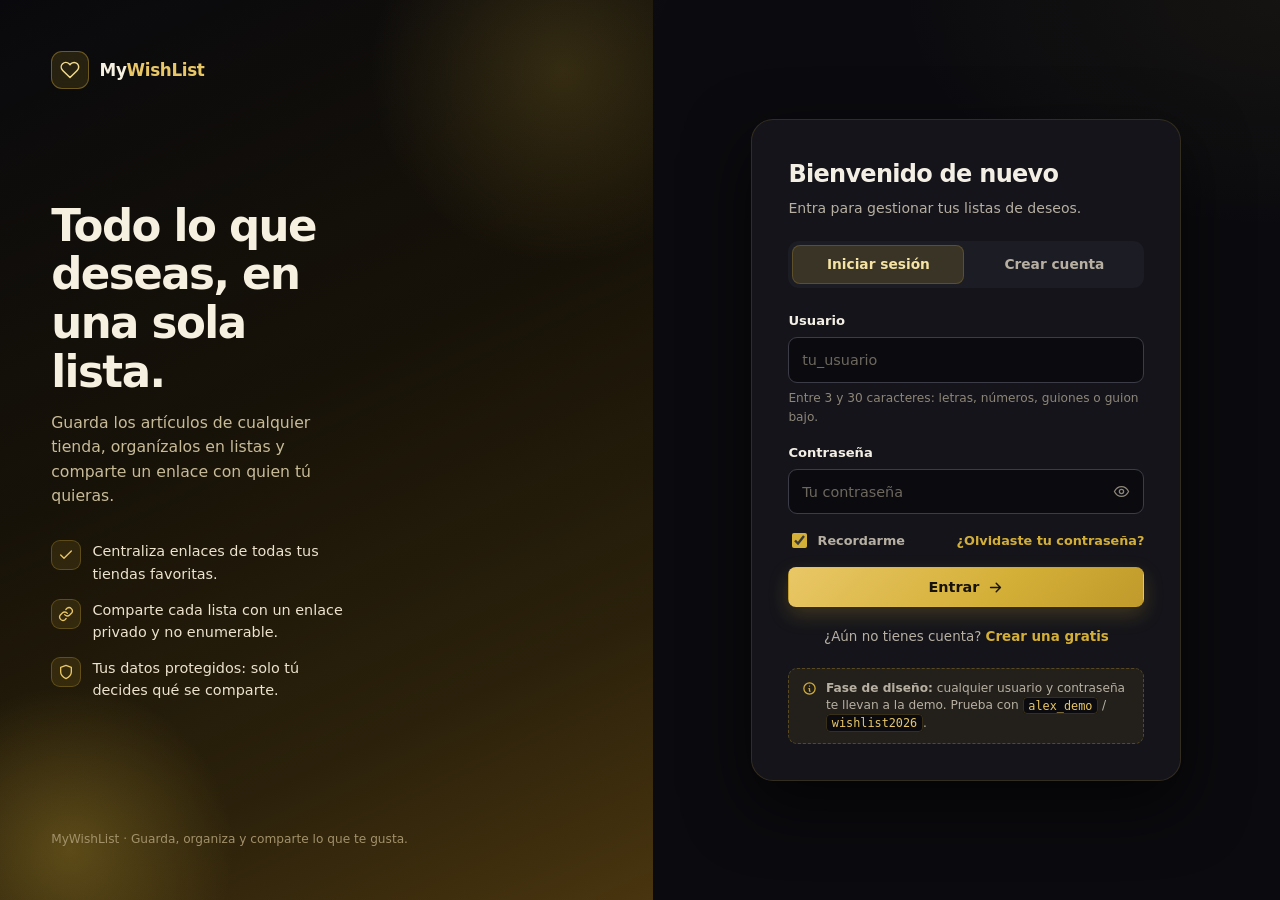
==== frontend/login.html @ bda4924b "Fase 4: Primera implementación de frontend" ====
<!DOCTYPE html>
<html lang="es">
<head>
  <meta charset="UTF-8">
  <meta name="viewport" content="width=device-width, initial-scale=1">
  <meta name="theme-color" content="#0b0b0f">
  <title>Iniciar sesión · MyWishList</title>
  <meta name="description" content="Accede a tus listas de deseos en MyWishList.">
  <link rel="stylesheet" href="css/styles.css">
</head>
<body data-page="login">

  <main class="auth">

    <!-- Panel de marca -->
    <aside class="auth__aside">
      <a class="brand brand--on-dark" href="login.html">
        <span class="brand__mark" aria-hidden="true">
          <svg viewBox="0 0 24 24" fill="none" stroke="currentColor" stroke-width="1.8" stroke-linecap="round" stroke-linejoin="round">
            <path d="M20.8 4.6a5.5 5.5 0 0 0-7.8 0L12 5.7l-1.1-1.1a5.5 5.5 0 0 0-7.8 7.8l1.1 1.1L12 21l7.7-7.5 1.1-1.1a5.5 5.5 0 0 0 0-7.8Z"/>
          </svg>
        </span>
        <span class="brand__name">My<span>WishList</span></span>
      </a>

      <div class="auth__pitch">
        <h1>Todo lo que deseas, en una sola lista.</h1>
        <p>Guarda los artículos de cualquier tienda, organízalos en listas y comparte un enlace con quien tú quieras.</p>

        <ul class="auth__features">
          <li>
            <span class="feature-icon" aria-hidden="true">
              <svg viewBox="0 0 24 24" fill="none" stroke="currentColor" stroke-width="2" stroke-linecap="round" stroke-linejoin="round">
                <path d="M20 6 9 17l-5-5"/>
              </svg>
            </span>
            <span>Centraliza enlaces de todas tus tiendas favoritas.</span>
          </li>
          <li>
            <span class="feature-icon" aria-hidden="true">
              <svg viewBox="0 0 24 24" fill="none" stroke="currentColor" stroke-width="2" stroke-linecap="round" stroke-linejoin="round">
                <path d="M10 13a5 5 0 0 0 7.5.5l3-3a5 5 0 0 0-7-7l-1.7 1.7"/>
                <path d="M14 11a5 5 0 0 0-7.5-.5l-3 3a5 5 0 0 0 7 7l1.7-1.7"/>
              </svg>
            </span>
            <span>Comparte cada lista con un enlace privado y no enumerable.</span>
          </li>
          <li>
            <span class="feature-icon" aria-hidden="true">
              <svg viewBox="0 0 24 24" fill="none" stroke="currentColor" stroke-width="2" stroke-linecap="round" stroke-linejoin="round">
                <path d="M12 22s8-4 8-10V5l-8-3-8 3v7c0 6 8 10 8 10Z"/>
              </svg>
            </span>
            <span>Tus datos protegidos: solo tú decides qué se comparte.</span>
          </li>
        </ul>
      </div>

      <p class="auth__aside-foot">MyWishList · Guarda, organiza y comparte lo que te gusta.</p>
    </aside>

    <!-- Formularios -->
    <section class="auth__panel">
      <div class="auth-card">

        <div class="auth__mobile-brand">
          <span class="brand">
            <span class="brand__mark" aria-hidden="true">
              <svg viewBox="0 0 24 24" fill="none" stroke="currentColor" stroke-width="1.8" stroke-linecap="round" stroke-linejoin="round">
                <path d="M20.8 4.6a5.5 5.5 0 0 0-7.8 0L12 5.7l-1.1-1.1a5.5 5.5 0 0 0-7.8 7.8l1.1 1.1L12 21l7.7-7.5 1.1-1.1a5.5 5.5 0 0 0 0-7.8Z"/>
              </svg>
            </span>
            <span class="brand__name">My<span>WishList</span></span>
          </span>
        </div>

        <div class="auth-card__head">
          <h2 id="auth-title">Bienvenido de nuevo</h2>
          <p id="auth-subtitle">Entra para gestionar tus listas de deseos.</p>
        </div>

        <div class="tabs" role="tablist" aria-label="Acceso o registro">
          <button class="tabs__btn is-active" type="button" role="tab" aria-selected="true"
                  data-auth-tab="login" data-title="Bienvenido de nuevo"
                  data-subtitle="Entra para gestionar tus listas de deseos.">
            Iniciar sesión
          </button>
          <button class="tabs__btn" type="button" role="tab" aria-selected="false"
                  data-auth-tab="register" data-title="Crea tu cuenta"
                  data-subtitle="Solo necesitas un usuario y una contraseña.">
            Crear cuenta
          </button>
        </div>

        <!-- Login -->
        <form class="auth-form" id="login-form" data-auth-panel="login" novalidate>
          <div class="field">
            <label class="field__label" for="login-username">Usuario</label>
            <input class="input" id="login-username" name="username" type="text"
                   autocomplete="username" placeholder="tu_usuario" required minlength="3" maxlength="30">
            <span class="field__hint">Entre 3 y 30 caracteres: letras, números, guiones o guion bajo.</span>
          </div>

          <div class="field">
            <label class="field__label" for="login-password">Contraseña</label>
            <div class="input-group">
              <input class="input" id="login-password" name="password" type="password"
                     autocomplete="current-password" placeholder="Tu contraseña" required minlength="8">
              <button class="input-group__btn" type="button" data-toggle-password="login-password"
                      aria-label="Mostrar contraseña" aria-pressed="false">
                <svg viewBox="0 0 24 24" fill="none" stroke="currentColor" stroke-width="1.8" stroke-linecap="round" stroke-linejoin="round">
                  <path d="M2 12s3.5-7 10-7 10 7 10 7-3.5 7-10 7-10-7-10-7Z"/>
                  <circle cx="12" cy="12" r="3"/>
                </svg>
              </button>
            </div>
          </div>

          <div class="auth-form__row">
            <label class="checkbox">
              <input type="checkbox" name="remember" checked>
              Recordarme
            </label>
            <button class="link-button" type="button" data-action="forgot-password">¿Olvidaste tu contraseña?</button>
          </div>

          <button class="btn btn--primary btn--block" type="submit">
            Entrar
            <svg viewBox="0 0 24 24" fill="none" stroke="currentColor" stroke-width="2" stroke-linecap="round" stroke-linejoin="round">
              <path d="M5 12h14M13 6l6 6-6 6"/>
            </svg>
          </button>
        </form>

        <!-- Registro -->
        <form class="auth-form" id="register-form" data-auth-panel="register" hidden novalidate>
          <div class="field">
            <label class="field__label" for="register-username">Usuario</label>
            <input class="input" id="register-username" name="username" type="text"
                   autocomplete="username" placeholder="tu_usuario" required minlength="3" maxlength="30">
            <span class="field__hint">Se guardará en minúsculas y será visible al compartir tus listas.</span>
          </div>

          <div class="field">
            <label class="field__label" for="register-password">Contraseña</label>
            <div class="input-group">
              <input class="input" id="register-password" name="password" type="password"
                     autocomplete="new-password" placeholder="Mínimo 8 caracteres" required minlength="8" maxlength="128">
              <button class="input-group__btn" type="button" data-toggle-password="register-password"
                      aria-label="Mostrar contraseña" aria-pressed="false">
                <svg viewBox="0 0 24 24" fill="none" stroke="currentColor" stroke-width="1.8" stroke-linecap="round" stroke-linejoin="round">
                  <path d="M2 12s3.5-7 10-7 10 7 10 7-3.5 7-10 7-10-7-10-7Z"/>
                  <circle cx="12" cy="12" r="3"/>
                </svg>
              </button>
            </div>
          </div>

          <div class="field">
            <label class="field__label" for="register-confirm">Confirmar contraseña</label>
            <input class="input" id="register-confirm" name="confirm" type="password"
                   autocomplete="new-password" placeholder="Repite tu contraseña" required minlength="8">
          </div>

          <label class="checkbox">
            <input type="checkbox" name="terms" required>
            Acepto los términos y la política de privacidad.
          </label>

          <button class="btn btn--primary btn--block" type="submit">
            Crear cuenta
            <svg viewBox="0 0 24 24" fill="none" stroke="currentColor" stroke-width="2" stroke-linecap="round" stroke-linejoin="round">
              <path d="M12 5v14M5 12h14"/>
            </svg>
          </button>
        </form>

        <p class="auth-switch" data-auth-switch="login">
          ¿Aún no tienes cuenta?
          <button type="button" data-auth-tab="register">Crear una gratis</button>
        </p>
        <p class="auth-switch" data-auth-switch="register" hidden>
          ¿Ya tienes cuenta?
          <button type="button" data-auth-tab="login">Inicia sesión</button>
        </p>

        <div class="demo-hint">
          <svg viewBox="0 0 24 24" fill="none" stroke="currentColor" stroke-width="2" stroke-linecap="round" stroke-linejoin="round" aria-hidden="true">
            <circle cx="12" cy="12" r="9"/>
            <path d="M12 8h.01M11 12h1v4h1"/>
          </svg>
          <span>
            <strong>Fase de diseño:</strong> cualquier usuario y contraseña te llevan a la demo.
            Prueba con <code>alex_demo</code> / <code>wishlist2026</code>.
          </span>
        </div>

      </div>
    </section>

  </main>

  <script defer src="js/ui-mock.js"></script>
</body>
</html>
---- frontend/css/styles.css ----
/* ==========================================================================
   MyWishList — Sistema de diseño
   Fase 1 del frontend: maquetación, estilos e interacción visual con
   datos de ejemplo. Paleta base: tonos oscuros con resaltado dorado.
   ========================================================================== */

:root {
  color-scheme: dark;

  /* Superficies */
  --bg-main: #0b0b0f;
  --bg-surface: #14141a;
  --bg-subtle: #1c1c24;
  --bg-elevated: #1a1a21;

  /* Dorados */
  --primary: #d4af37;
  --primary-hover: #e9c766;
  --primary-dark: #f5e3a3;
  --primary-light: rgba(212, 175, 55, 0.16);
  --primary-lighter: rgba(212, 175, 55, 0.08);
  --accent-soft: #c9a227;

  /* Texto */
  --text-main: #f4efe4;
  --text-muted: #b7b0a2;
  --text-soft: #8d8678;

  /* Bordes */
  --border: #2a2a33;
  --border-strong: #3c3c48;

  /* Estados */
  --danger: #c94f47;
  --danger-dark: #b03f38;
  --danger-light: rgba(201, 79, 71, 0.16);
  --success: #34d399;

  /* Sombras */
  --shadow-sm: 0 1px 2px rgba(0, 0, 0, 0.45);
  --shadow-md: 0 10px 28px rgba(0, 0, 0, 0.45);
  --shadow-lg: 0 24px 64px rgba(0, 0, 0, 0.65);

  /* Radios */
  --radius-sm: 8px;
  --radius-md: 12px;
  --radius-lg: 16px;
  --radius-xl: 22px;

  --font: "Inter", "Segoe UI", system-ui, -apple-system, "Helvetica Neue", Arial, sans-serif;
}

/* --------------------------------------------------------------------------
   Base
   -------------------------------------------------------------------------- */

*,
*::before,
*::after {
  box-sizing: border-box;
}

html {
  -webkit-text-size-adjust: 100%;
  scroll-behavior: smooth;
}

body {
  margin: 0;
  min-height: 100vh;
  font-family: var(--font);
  font-size: 1rem;
  line-height: 1.55;
  color: var(--text-main);
  background-color: var(--bg-main);
  background-image:
    radial-gradient(900px 520px at 12% -8%, rgba(212, 175, 55, 0.1), transparent 60%),
    radial-gradient(700px 420px at 100% 0%, rgba(212, 175, 55, 0.05), transparent 55%);
  background-repeat: no-repeat;
  -webkit-font-smoothing: antialiased;
}

h1,
h2,
h3,
h4,
p {
  margin: 0;
}

a {
  color: var(--primary);
  text-decoration: none;
}

a:hover {
  color: var(--primary-hover);
}

img {
  display: block;
  max-width: 100%;
}

button,
input,
textarea,
select {
  font: inherit;
  color: inherit;
}

:focus-visible {
  outline: 3px solid rgba(212, 175, 55, 0.45);
  outline-offset: 2px;
}

::selection {
  background: rgba(212, 175, 55, 0.32);
  color: #fff;
}

[hidden] {
  display: none !important;
}

/* --------------------------------------------------------------------------
   Layout
   -------------------------------------------------------------------------- */

.container {
  width: min(1160px, 100% - 2.5rem);
  margin-inline: auto;
}

.page {
  padding-block: 2.25rem 3.5rem;
}

.page--narrow {
  width: min(980px, 100% - 2.5rem);
}

.stack {
  display: grid;
  gap: 1.5rem;
}

/* --------------------------------------------------------------------------
   Marca
   -------------------------------------------------------------------------- */

.brand {
  display: inline-flex;
  align-items: center;
  gap: 0.65rem;
  color: var(--text-main);
  font-weight: 800;
  font-size: 1.05rem;
  letter-spacing: -0.02em;
}

.brand:hover {
  color: var(--text-main);
}

.brand__mark {
  display: grid;
  place-items: center;
  width: 38px;
  height: 38px;
  border-radius: 11px;
  color: #17130a;
  background: linear-gradient(135deg, #f0d98a 0%, var(--primary) 55%, #a9861f 100%);
  box-shadow: 0 6px 16px rgba(212, 175, 55, 0.25);
}

.brand__mark svg {
  width: 20px;
  height: 20px;
}

.brand__name span {
  color: var(--primary);
}

/* --------------------------------------------------------------------------
   Navbar
   -------------------------------------------------------------------------- */

.navbar {
  position: sticky;
  top: 0;
  z-index: 40;
  background: rgba(11, 11, 15, 0.82);
  backdrop-filter: blur(14px);
  border-bottom: 1px solid var(--border);
}

.navbar__inner {
  display: flex;
  align-items: center;
  justify-content: space-between;
  gap: 1rem;
  min-height: 70px;
  padding-block: 0.65rem;
}

.navbar__actions {
  display: flex;
  align-items: center;
  gap: 0.65rem;
}

.navbar__divider {
  width: 1px;
  height: 28px;
  background: var(--border);
}

.user-chip {
  display: inline-flex;
  align-items: center;
  gap: 0.6rem;
  padding: 0.3rem 0.75rem 0.3rem 0.3rem;
  border-radius: 999px;
  background: var(--bg-elevated);
  border: 1px solid var(--border);
}

.user-chip__avatar {
  display: grid;
  place-items: center;
  width: 32px;
  height: 32px;
  border-radius: 50%;
  font-size: 0.78rem;
  font-weight: 700;
  color: #17130a;
  background: linear-gradient(135deg, #e9c766, #b8942a);
  letter-spacing: 0.02em;
}

.user-chip__meta {
  display: grid;
  line-height: 1.15;
}

.user-chip__name {
  font-size: 0.85rem;
  font-weight: 700;
}

.user-chip__role {
  font-size: 0.7rem;
  color: var(--text-soft);
}

/* --------------------------------------------------------------------------
   Botones
   -------------------------------------------------------------------------- */

.btn {
  display: inline-flex;
  align-items: center;
  justify-content: center;
  gap: 0.5rem;
  padding: 0.65rem 1.05rem;
  border: 1px solid transparent;
  border-radius: var(--radius-sm);
  background: transparent;
  font-size: 0.9rem;
  font-weight: 650;
  line-height: 1.2;
  cursor: pointer;
  transition: background-color 0.18s ease, border-color 0.18s ease,
    color 0.18s ease, box-shadow 0.18s ease, transform 0.18s ease;
  white-space: nowrap;
}

.btn svg {
  width: 17px;
  height: 17px;
  flex-shrink: 0;
}

.btn--primary {
  color: #17130a;
  background: linear-gradient(135deg, #e9c766 0%, #d4af37 60%, #c09a2b 100%);
  box-shadow: 0 8px 20px rgba(212, 175, 55, 0.22);
}

.btn--primary:hover {
  color: #17130a;
  background: linear-gradient(135deg, #f2df9f 0%, #e0be55 100%);
  transform: translateY(-1px);
  box-shadow: 0 10px 26px rgba(212, 175, 55, 0.28);
}

.btn--primary:focus-visible {
  outline-color: rgba(244, 239, 228, 0.75);
}

.btn--ghost {
  color: var(--text-main);
  background: var(--bg-surface);
  border-color: var(--border-strong);
}

.btn--ghost:hover {
  border-color: var(--accent-soft);
  color: var(--primary-hover);
  background: var(--primary-lighter);
}

.btn--subtle {
  color: var(--primary-hover);
  background: var(--primary-light);
  border-color: transparent;
}

.btn--subtle:hover {
  color: var(--primary-dark);
  background: rgba(212, 175, 55, 0.26);
}

.btn--danger {
  color: #fff;
  background: var(--danger);
  box-shadow: 0 6px 16px rgba(201, 79, 71, 0.26);
}

.btn--danger:hover {
  color: #fff;
  background: var(--danger-dark);
}

.btn--sm {
  padding: 0.48rem 0.85rem;
  font-size: 0.82rem;
  border-radius: var(--radius-sm);
}

.btn--sm svg {
  width: 15px;
  height: 15px;
}

.btn--icon {
  width: 38px;
  height: 38px;
  padding: 0;
  border-radius: 10px;
}

.btn--icon svg {
  width: 17px;
  height: 17px;
}

.btn--icon.is-danger:hover {
  color: #f08a80;
  background: var(--danger-light);
  border-color: rgba(240, 138, 128, 0.35);
}

.btn--block {
  width: 100%;
}

.btn-row {
  display: flex;
  flex-wrap: wrap;
  align-items: center;
  gap: 0.65rem;
}

/* --------------------------------------------------------------------------
   Encabezados de página
   -------------------------------------------------------------------------- */

.eyebrow {
  display: inline-block;
  font-size: 0.72rem;
  font-weight: 800;
  letter-spacing: 0.14em;
  text-transform: uppercase;
  color: var(--primary);
  margin-bottom: 0.4rem;
}

.page-head {
  display: flex;
  flex-wrap: wrap;
  align-items: flex-end;
  justify-content: space-between;
  gap: 1.25rem;
  margin-bottom: 2rem;
}

.page-head__title {
  font-size: clamp(1.65rem, 3.4vw, 2.1rem);
  font-weight: 800;
  letter-spacing: -0.03em;
  line-height: 1.15;
}

.page-head__sub {
  margin-top: 0.35rem;
  color: var(--text-muted);
  max-width: 58ch;
}

.page-head__actions {
  display: flex;
  align-items: center;
  gap: 0.75rem;
}

.count-pill {
  display: inline-flex;
  align-items: center;
  gap: 0.35rem;
  padding: 0.3rem 0.7rem;
  border-radius: 999px;
  background: var(--bg-surface);
  border: 1px solid var(--border);
  color: var(--text-muted);
  font-size: 0.8rem;
  font-weight: 700;
  box-shadow: var(--shadow-sm);
}

/* --------------------------------------------------------------------------
   Badges / etiquetas
   -------------------------------------------------------------------------- */

.badge {
  display: inline-flex;
  align-items: center;
  gap: 0.35rem;
  padding: 0.28rem 0.65rem;
  border-radius: 999px;
  font-size: 0.72rem;
  font-weight: 750;
  letter-spacing: 0.01em;
}

.badge--soft {
  background: var(--primary-light);
  color: var(--primary-dark);
}

.badge--outline {
  background: var(--bg-surface);
  color: var(--text-muted);
  border: 1px solid var(--border);
}

.badge--success {
  background: rgba(52, 211, 153, 0.14);
  color: #6ee7b7;
}

.badge--muted {
  background: var(--bg-subtle);
  color: var(--text-soft);
}

.badge svg {
  width: 13px;
  height: 13px;
}

/* --------------------------------------------------------------------------
   Tarjetas de wishlist
   -------------------------------------------------------------------------- */

.wishlist-grid {
  display: grid;
  grid-template-columns: repeat(auto-fill, minmax(260px, 1fr));
  gap: 1.25rem;
}

.wishlist-card {
  position: relative;
  display: flex;
  flex-direction: column;
  gap: 0.85rem;
  padding: 1.35rem;
  background: var(--bg-surface);
  border: 1px solid var(--border);
  border-radius: var(--radius-lg);
  box-shadow: var(--shadow-sm);
  transition: border-color 0.18s ease, box-shadow 0.18s ease, transform 0.18s ease;
}

.wishlist-card::before {
  content: "";
  position: absolute;
  inset: 0 0 auto;
  height: 4px;
  border-radius: var(--radius-lg) var(--radius-lg) 0 0;
  background: linear-gradient(90deg, var(--primary), var(--primary-hover));
  opacity: 0;
  transition: opacity 0.18s ease;
}

.wishlist-card:hover {
  border-color: rgba(212, 175, 55, 0.38);
  box-shadow: 0 14px 34px rgba(0, 0, 0, 0.5);
  transform: translateY(-2px);
}

.wishlist-card:hover::before {
  opacity: 1;
}

.wishlist-card__top {
  display: flex;
  align-items: flex-start;
  justify-content: space-between;
  gap: 0.75rem;
}

.wishlist-card__icon {
  display: grid;
  place-items: center;
  width: 46px;
  height: 46px;
  border-radius: 13px;
  color: var(--primary);
  background: var(--primary-lighter);
  border: 1px solid rgba(212, 175, 55, 0.22);
}

.wishlist-card__icon svg {
  width: 22px;
  height: 22px;
}

.wishlist-card__title {
  font-size: 1.12rem;
  font-weight: 800;
  letter-spacing: -0.02em;
  line-height: 1.3;
}

.wishlist-card__title a {
  color: inherit;
}

.wishlist-card__title a:hover {
  color: var(--primary);
}

.wishlist-card__desc {
  color: var(--text-muted);
  font-size: 0.9rem;
  display: -webkit-box;
  -webkit-line-clamp: 2;
  -webkit-box-orient: vertical;
  overflow: hidden;
  min-height: 2.6em;
}

.wishlist-card__meta {
  display: flex;
  flex-wrap: wrap;
  gap: 0.35rem 1rem;
  padding-top: 0.85rem;
  margin-top: auto;
  border-top: 1px dashed var(--border);
  color: var(--text-soft);
  font-size: 0.78rem;
  font-weight: 600;
}

.meta-item {
  display: inline-flex;
  align-items: center;
  gap: 0.4rem;
}

.meta-item svg {
  width: 15px;
  height: 15px;
  color: var(--accent-soft);
}

.wishlist-card__actions {
  display: flex;
  align-items: center;
  justify-content: space-between;
  gap: 0.6rem;
}

.wishlist-card__tools {
  display: flex;
  gap: 0.35rem;
}

/* --------------------------------------------------------------------------
   Encabezado de una wishlist (artículos)
   -------------------------------------------------------------------------- */

.breadcrumb {
  display: flex;
  align-items: center;
  gap: 0.45rem;
  margin-bottom: 1.1rem;
  font-size: 0.82rem;
  color: var(--text-soft);
}

.breadcrumb a {
  display: inline-flex;
  align-items: center;
  gap: 0.35rem;
  font-weight: 650;
}

.breadcrumb span {
  color: var(--text-muted);
}

.list-head {
  display: flex;
  flex-wrap: wrap;
  align-items: flex-end;
  justify-content: space-between;
  gap: 1.5rem;
  margin-bottom: 1.5rem;
}

.list-head__title {
  margin-top: 0.55rem;
  font-size: clamp(1.7rem, 3.6vw, 2.2rem);
  font-weight: 800;
  letter-spacing: -0.03em;
  line-height: 1.15;
}

.list-head__desc {
  margin-top: 0.45rem;
  color: var(--text-muted);
  max-width: 60ch;
}

.list-head__meta {
  display: flex;
  flex-wrap: wrap;
  align-items: center;
  gap: 0.5rem 1.25rem;
  margin-top: 0.9rem;
}

.list-head__meta .meta-item {
  color: var(--text-soft);
  font-size: 0.82rem;
  font-weight: 600;
}

.list-head__actions {
  display: grid;
  gap: 0.75rem;
  justify-items: end;
}

.owner-inline {
  display: inline-flex;
  align-items: center;
  gap: 0.45rem;
  color: var(--text-soft);
  font-size: 0.82rem;
  font-weight: 600;
}

.owner-inline .user-chip__avatar {
  width: 24px;
  height: 24px;
  font-size: 0.62rem;
}

/* --------------------------------------------------------------------------
   Barra para compartir
   -------------------------------------------------------------------------- */

.share-bar {
  display: flex;
  flex-wrap: wrap;
  align-items: center;
  gap: 0.9rem;
  padding: 0.9rem 1rem;
  margin-bottom: 1.75rem;
  border-radius: var(--radius-md);
  border: 1px solid rgba(212, 175, 55, 0.3);
  background: linear-gradient(120deg, rgba(212, 175, 55, 0.12) 0%, rgba(212, 175, 55, 0.03) 100%);
}

.share-bar__icon {
  display: grid;
  place-items: center;
  width: 36px;
  height: 36px;
  flex-shrink: 0;
  border-radius: 10px;
  color: var(--primary);
  background: var(--bg-surface);
  border: 1px solid rgba(212, 175, 55, 0.25);
}

.share-bar__icon svg {
  width: 18px;
  height: 18px;
}

.share-bar__text {
  display: grid;
  flex: 1;
  min-width: 200px;
  line-height: 1.3;
}

.share-bar__text strong {
  font-size: 0.86rem;
}

.share-bar__url {
  margin-top: 0.15rem;
  font-family: ui-monospace, "SFMono-Regular", "Cascadia Code", Consolas, monospace;
  font-size: 0.78rem;
  color: var(--text-muted);
  overflow-wrap: anywhere;
}

/* --------------------------------------------------------------------------
   Toolbar (búsqueda)
   -------------------------------------------------------------------------- */

.toolbar {
  display: flex;
  flex-wrap: wrap;
  align-items: center;
  gap: 0.85rem;
  margin-bottom: 1.35rem;
}

.search {
  position: relative;
  flex: 1;
  min-width: 230px;
  max-width: 380px;
}

.search svg {
  position: absolute;
  top: 50%;
  left: 0.85rem;
  width: 17px;
  height: 17px;
  transform: translateY(-50%);
  color: var(--text-soft);
  pointer-events: none;
}

.search__input {
  width: 100%;
  padding: 0.6rem 0.9rem 0.6rem 2.5rem;
  border: 1px solid var(--border-strong);
  border-radius: 10px;
  background: var(--bg-surface);
  font-size: 0.88rem;
  transition: border-color 0.18s ease, box-shadow 0.18s ease;
}

.search__input::placeholder {
  color: var(--text-soft);
}

.search__input:focus {
  outline: none;
  border-color: var(--accent-soft);
  box-shadow: 0 0 0 4px rgba(212, 175, 55, 0.18);
}

.toolbar__count {
  color: var(--text-soft);
  font-size: 0.82rem;
  font-weight: 650;
}

.visitor-note {
  display: none;
  align-items: center;
  gap: 0.4rem;
  margin-left: auto;
  padding: 0.3rem 0.7rem;
  border-radius: 999px;
  background: var(--bg-surface);
  border: 1px solid var(--border);
  color: var(--text-soft);
  font-size: 0.76rem;
  font-weight: 650;
}

.visitor-note svg {
  width: 14px;
  height: 14px;
  color: var(--primary);
}

body[data-view-mode="visitor"] [data-owner-only] {
  display: none !important;
}

body[data-view-mode="visitor"] .visitor-note {
  display: inline-flex;
}

body[data-view-mode="visitor"] .list-head__actions {
  align-items: flex-end;
}

/* --------------------------------------------------------------------------
   Selector de vista (dueño / visitante)
   -------------------------------------------------------------------------- */

.segmented {
  display: inline-flex;
  gap: 3px;
  padding: 4px;
  border-radius: 10px;
  background: var(--bg-surface);
  border: 1px solid var(--border);
  box-shadow: var(--shadow-sm);
}

.segmented__btn {
  display: inline-flex;
  align-items: center;
  gap: 0.35rem;
  padding: 0.4rem 0.7rem;
  border: none;
  border-radius: 7px;
  background: transparent;
  color: var(--text-muted);
  font-size: 0.78rem;
  font-weight: 700;
  cursor: pointer;
  transition: background-color 0.18s ease, color 0.18s ease;
}

.segmented__btn svg {
  width: 14px;
  height: 14px;
}

.segmented__btn:hover {
  color: var(--primary-hover);
}

.segmented__btn.is-active {
  color: var(--primary-dark);
  background: var(--primary-light);
}

/* --------------------------------------------------------------------------
   Tarjetas de artículos
   -------------------------------------------------------------------------- */

.item-grid {
  display: grid;
  grid-template-columns: repeat(auto-fill, minmax(280px, 1fr));
  gap: 1.25rem;
}

.item-card {
  display: flex;
  flex-direction: column;
  background: var(--bg-surface);
  border: 1px solid var(--border);
  border-radius: var(--radius-lg);
  overflow: hidden;
  box-shadow: var(--shadow-sm);
  transition: border-color 0.18s ease, box-shadow 0.18s ease, transform 0.18s ease;
}

.item-card:hover {
  border-color: rgba(212, 175, 55, 0.35);
  box-shadow: 0 14px 34px rgba(0, 0, 0, 0.5);
  transform: translateY(-2px);
}

.item-card__media {
  position: relative;
  aspect-ratio: 4 / 3;
  background: linear-gradient(140deg, #211d15 0%, #15141a 100%);
  overflow: hidden;
}

.item-card__img {
  width: 100%;
  height: 100%;
  object-fit: cover;
}

.price-tag {
  position: absolute;
  top: 0.75rem;
  right: 0.75rem;
  padding: 0.3rem 0.65rem;
  border-radius: 999px;
  background: rgba(13, 12, 9, 0.82);
  color: var(--primary-hover);
  border: 1px solid rgba(212, 175, 55, 0.35);
  font-size: 0.82rem;
  font-weight: 800;
  letter-spacing: -0.01em;
  box-shadow: 0 4px 12px rgba(0, 0, 0, 0.45);
  backdrop-filter: blur(4px);
}

.item-card__body {
  display: flex;
  flex-direction: column;
  gap: 0.4rem;
  padding: 1rem 1.1rem 0.6rem;
  flex: 1;
}

.item-card__title {
  font-size: 1rem;
  font-weight: 750;
  letter-spacing: -0.01em;
  line-height: 1.35;
}

.item-card__desc {
  color: var(--text-muted);
  font-size: 0.84rem;
  display: -webkit-box;
  -webkit-line-clamp: 2;
  -webkit-box-orient: vertical;
  overflow: hidden;
}

.item-card__footer {
  display: flex;
  align-items: center;
  justify-content: space-between;
  gap: 0.5rem;
  padding: 0.7rem 1.1rem 1rem;
}

.item-card__tools {
  display: flex;
  gap: 0.3rem;
}

.item-card__tools .btn--icon {
  width: 32px;
  height: 32px;
}

.item-card__tools .btn--icon svg {
  width: 15px;
  height: 15px;
}

/* --------------------------------------------------------------------------
   Estado vacío
   -------------------------------------------------------------------------- */

.empty-state {
  display: grid;
  justify-items: center;
  gap: 0.6rem;
  padding: 3rem 1.5rem;
  text-align: center;
  border: 1px dashed rgba(212, 175, 55, 0.22);
  border-radius: var(--radius-lg);
  background: rgba(20, 20, 26, 0.55);
}

.empty-state__icon {
  display: grid;
  place-items: center;
  width: 56px;
  height: 56px;
  border-radius: 50%;
  color: var(--primary);
  background: var(--primary-lighter);
  border: 1px solid rgba(212, 175, 55, 0.22);
}

.empty-state__icon svg {
  width: 26px;
  height: 26px;
}

.empty-state h2 {
  font-size: 1.05rem;
  font-weight: 750;
}

.empty-state p {
  color: var(--text-muted);
  font-size: 0.88rem;
  max-width: 42ch;
}

/* --------------------------------------------------------------------------
   Formularios
   -------------------------------------------------------------------------- */

.field {
  display: grid;
  gap: 0.4rem;
}

.field__label {
  font-size: 0.82rem;
  font-weight: 750;
  color: var(--text-main);
}

.field__label .req {
  color: var(--danger);
}

.field__hint {
  font-size: 0.76rem;
  color: var(--text-soft);
}

.input,
.textarea,
.select {
  width: 100%;
  padding: 0.65rem 0.8rem;
  border: 1px solid var(--border-strong);
  border-radius: 9px;
  background: var(--bg-main);
  font-size: 0.9rem;
  transition: border-color 0.18s ease, box-shadow 0.18s ease;
}

.textarea {
  min-height: 88px;
  resize: vertical;
}

.input::placeholder,
.textarea::placeholder {
  color: #6d685e;
}

.input:focus,
.textarea:focus,
.select:focus {
  outline: none;
  border-color: var(--accent-soft);
  box-shadow: 0 0 0 4px rgba(212, 175, 55, 0.18);
}

.form-grid {
  display: grid;
  grid-template-columns: 1fr 1fr;
  gap: 1rem;
}

.form-grid--single {
  grid-template-columns: 1fr;
}

.field--full {
  grid-column: 1 / -1;
}

.input-group {
  position: relative;
}

.input-group .input {
  padding-right: 2.9rem;
}

.input-group__btn {
  position: absolute;
  top: 50%;
  right: 0.4rem;
  display: grid;
  place-items: center;
  width: 34px;
  height: 34px;
  transform: translateY(-50%);
  border: none;
  border-radius: 7px;
  background: transparent;
  color: var(--text-soft);
  cursor: pointer;
}

.input-group__btn:hover {
  color: var(--primary);
  background: var(--primary-lighter);
}

.input-group__btn svg {
  width: 17px;
  height: 17px;
}

.form-actions {
  display: flex;
  justify-content: flex-end;
  gap: 0.6rem;
  padding-top: 0.25rem;
}

/* --------------------------------------------------------------------------
   Modales
   -------------------------------------------------------------------------- */

.modal {
  width: min(560px, calc(100% - 2rem));
  max-height: calc(100vh - 3rem);
  padding: 0;
  border: 1px solid rgba(212, 175, 55, 0.18);
  border-radius: var(--radius-lg);
  background: var(--bg-surface);
  color: var(--text-main);
  box-shadow: var(--shadow-lg);
  overflow: auto;
}

.modal--sm {
  width: min(440px, calc(100% - 2rem));
}

.modal::backdrop {
  background: rgba(0, 0, 0, 0.62);
  backdrop-filter: blur(3px);
}

.modal[open] {
  animation: modal-in 0.2s ease-out;
}

@keyframes modal-in {
  from {
    opacity: 0;
    transform: translateY(10px) scale(0.985);
  }
  to {
    opacity: 1;
    transform: translateY(0) scale(1);
  }
}

.modal__head {
  display: flex;
  align-items: flex-start;
  justify-content: space-between;
  gap: 1rem;
  padding: 1.25rem 1.5rem;
  border-bottom: 1px solid var(--border);
  background: linear-gradient(180deg, #1b1913, var(--bg-surface));
}

.modal__title {
  font-size: 1.1rem;
  font-weight: 800;
  letter-spacing: -0.02em;
}

.modal__sub {
  margin-top: 0.2rem;
  color: var(--text-soft);
  font-size: 0.82rem;
}

.modal__body {
  padding: 1.35rem 1.5rem;
  display: grid;
  gap: 1rem;
}

.modal__foot {
  display: flex;
  justify-content: flex-end;
  gap: 0.6rem;
  padding: 0 1.5rem 1.4rem;
}

.modal-icon {
  display: grid;
  place-items: center;
  width: 44px;
  height: 44px;
  margin-bottom: 0.75rem;
  border-radius: 12px;
}

.modal-icon--danger {
  color: #f08a80;
  background: var(--danger-light);
}

.modal-icon svg {
  width: 22px;
  height: 22px;
}

.confirm-text {
  color: var(--text-muted);
  font-size: 0.9rem;
}

.confirm-text strong {
  color: var(--text-main);
}

/* Vista previa de imagen en el modal de artículo */

.image-preview {
  display: flex;
  align-items: center;
  gap: 0.9rem;
  padding: 0.6rem;
  border: 1px dashed rgba(212, 175, 55, 0.22);
  border-radius: 10px;
  background: var(--bg-elevated);
}

.image-preview__img {
  width: 86px;
  height: 64px;
  object-fit: cover;
  border-radius: 7px;
  background: var(--bg-subtle);
  flex-shrink: 0;
}

.image-preview__text {
  font-size: 0.76rem;
  color: var(--text-soft);
  line-height: 1.4;
}

/* --------------------------------------------------------------------------
   Login
   -------------------------------------------------------------------------- */

.auth {
  display: grid;
  grid-template-columns: 1.02fr 0.98fr;
  min-height: 100vh;
}

.auth__aside {
  position: relative;
  display: flex;
  flex-direction: column;
  justify-content: space-between;
  gap: 2.5rem;
  padding: clamp(2rem, 4vw, 3.5rem);
  color: #f6f0e1;
  background: linear-gradient(155deg, #09090d 0%, #171208 44%, #2b210b 76%, #49350f 100%);
  overflow: hidden;
}

.auth__aside::before,
.auth__aside::after {
  content: "";
  position: absolute;
  border-radius: 50%;
  pointer-events: none;
}

.auth__aside::before {
  width: 420px;
  height: 420px;
  top: -140px;
  right: -120px;
  background: radial-gradient(circle, rgba(212, 175, 55, 0.18), transparent 65%);
}

.auth__aside::after {
  width: 340px;
  height: 340px;
  bottom: -120px;
  left: -100px;
  background: radial-gradient(circle, rgba(212, 175, 55, 0.3), transparent 68%);
}

.auth__aside > * {
  position: relative;
  z-index: 1;
}

.brand--on-dark,
.brand--on-dark:hover {
  color: #f6f0e1;
}

.brand--on-dark .brand__mark {
  color: #f0d98a;
  background: rgba(212, 175, 55, 0.14);
  border: 1px solid rgba(212, 175, 55, 0.4);
  box-shadow: none;
  backdrop-filter: blur(6px);
}

.brand--on-dark .brand__name span {
  color: #e9c766;
}

.auth__pitch {
  max-width: 30ch;
}

.auth__pitch h1 {
  font-size: clamp(1.9rem, 3.4vw, 2.75rem);
  font-weight: 800;
  letter-spacing: -0.035em;
  line-height: 1.12;
}

.auth__pitch p {
  margin-top: 0.9rem;
  color: #c8bb98;
  font-size: 0.98rem;
  max-width: 42ch;
}

.auth__features {
  display: grid;
  gap: 0.85rem;
  margin-top: 2rem;
  padding: 0;
  list-style: none;
}

.auth__features li {
  display: flex;
  align-items: flex-start;
  gap: 0.7rem;
  font-size: 0.9rem;
  color: #ece2cd;
}

.auth__features .feature-icon {
  display: grid;
  place-items: center;
  width: 30px;
  height: 30px;
  flex-shrink: 0;
  border-radius: 9px;
  color: var(--primary-hover);
  background: rgba(212, 175, 55, 0.12);
  border: 1px solid rgba(212, 175, 55, 0.28);
}

.auth__features .feature-icon svg {
  width: 16px;
  height: 16px;
}

.auth__aside-foot {
  color: #a2916a;
  font-size: 0.76rem;
}

.auth__panel {
  display: grid;
  place-items: center;
  padding: clamp(1.5rem, 4vw, 3rem);
}

.auth__mobile-brand {
  display: none;
  margin-bottom: 1.25rem;
  justify-content: center;
}

.auth-card {
  width: min(430px, 100%);
  padding: clamp(1.5rem, 3vw, 2.25rem);
  border-radius: var(--radius-xl);
  background: var(--bg-surface);
  border: 1px solid rgba(212, 175, 55, 0.16);
  box-shadow: var(--shadow-lg);
}

.auth-card__head {
  margin-bottom: 1.35rem;
}

.auth-card__head h2 {
  font-size: 1.5rem;
  font-weight: 800;
  letter-spacing: -0.03em;
}

.auth-card__head p {
  margin-top: 0.3rem;
  color: var(--text-muted);
  font-size: 0.88rem;
}

.tabs {
  display: grid;
  grid-template-columns: 1fr 1fr;
  gap: 4px;
  padding: 4px;
  margin-bottom: 1.4rem;
  border-radius: 11px;
  background: var(--bg-subtle);
}

.tabs__btn {
  padding: 0.55rem 0.5rem;
  border: none;
  border-radius: 8px;
  background: transparent;
  color: var(--text-muted);
  font-size: 0.86rem;
  font-weight: 700;
  cursor: pointer;
  transition: background-color 0.18s ease, color 0.18s ease, box-shadow 0.18s ease;
}

.tabs__btn.is-active {
  color: var(--primary-dark);
  background: var(--primary-light);
  box-shadow: inset 0 0 0 1px rgba(212, 175, 55, 0.22);
}

.auth-form {
  display: grid;
  gap: 1rem;
}

.auth-form__row {
  display: flex;
  align-items: center;
  justify-content: space-between;
  gap: 0.75rem;
  font-size: 0.8rem;
}

.checkbox {
  display: inline-flex;
  align-items: center;
  gap: 0.45rem;
  color: var(--text-muted);
  font-weight: 600;
  cursor: pointer;
}

.checkbox input {
  width: 15px;
  height: 15px;
  accent-color: var(--primary);
}

.auth-form__link,
.link-button {
  border: 0;
  background: none;
  padding: 0;
  font-size: 0.8rem;
  font-weight: 650;
  color: var(--primary);
  cursor: pointer;
}

.auth-form__link:hover,
.link-button:hover {
  color: var(--primary-hover);
  text-decoration: underline;
}

.auth-switch {
  margin-top: 1.25rem;
  text-align: center;
  color: var(--text-muted);
  font-size: 0.84rem;
}

.auth-switch button {
  border: none;
  background: none;
  padding: 0;
  color: var(--primary);
  font-weight: 750;
  cursor: pointer;
}

.auth-switch button:hover {
  color: var(--primary-hover);
  text-decoration: underline;
}

.demo-hint {
  display: flex;
  align-items: flex-start;
  gap: 0.55rem;
  margin-top: 1.25rem;
  padding: 0.65rem 0.8rem;
  border-radius: 9px;
  border: 1px dashed rgba(212, 175, 55, 0.3);
  background: var(--primary-lighter);
  color: var(--text-muted);
  font-size: 0.76rem;
  line-height: 1.45;
}

.demo-hint svg {
  width: 15px;
  height: 15px;
  flex-shrink: 0;
  margin-top: 0.1rem;
  color: var(--primary);
}

.demo-hint code {
  font-family: ui-monospace, "SFMono-Regular", Consolas, monospace;
  font-size: 0.74rem;
  color: var(--primary-hover);
  background: #0b0b0f;
  padding: 0.05rem 0.3rem;
  border-radius: 4px;
  border: 1px solid rgba(212, 175, 55, 0.22);
}

/* --------------------------------------------------------------------------
   Pie / notas
   -------------------------------------------------------------------------- */

.page-foot {
  margin-top: 3rem;
  padding-top: 1.25rem;
  border-top: 1px solid var(--border);
  display: flex;
  flex-wrap: wrap;
  justify-content: space-between;
  gap: 0.5rem;
  color: var(--text-soft);
  font-size: 0.76rem;
}

.page-foot strong {
  color: var(--text-muted);
}

/* --------------------------------------------------------------------------
   Toast
   -------------------------------------------------------------------------- */

.toast {
  position: fixed;
  left: 50%;
  bottom: 1.5rem;
  z-index: 100;
  display: flex;
  align-items: center;
  gap: 0.5rem;
  max-width: calc(100% - 2rem);
  padding: 0.7rem 1.05rem;
  border-radius: 10px;
  background: #e9c766;
  color: #17130a;
  font-size: 0.85rem;
  font-weight: 600;
  box-shadow: var(--shadow-lg);
  opacity: 0;
  transform: translate(-50%, 1rem);
  pointer-events: none;
  transition: opacity 0.22s ease, transform 0.22s ease;
}

.toast.is-visible {
  opacity: 1;
  transform: translate(-50%, 0);
}

.toast svg {
  width: 16px;
  height: 16px;
  color: #6b5410;
}

/* --------------------------------------------------------------------------
   Responsive
   -------------------------------------------------------------------------- */

@media (max-width: 980px) {
  .auth {
    grid-template-columns: 1fr;
  }

  .auth__aside {
    display: none;
  }

  .auth__mobile-brand {
    display: flex;
  }

  .auth__panel {
    align-content: center;
    min-height: 100vh;
    padding-block: 2rem;
  }
}

@media (max-width: 760px) {
  .navbar__divider,
  .user-chip__meta {
    display: none;
  }

  .user-chip {
    padding: 0.25rem;
  }

  .page-head,
  .list-head {
    align-items: flex-start;
  }

  .list-head__actions {
    justify-items: stretch;
    width: 100%;
  }

  .list-head__actions .btn-row .btn {
    flex: 1;
  }

  .segmented {
    justify-content: center;
  }
}

@media (max-width: 560px) {
  .container,
  .page--narrow {
    width: calc(100% - 2rem);
  }

  .navbar__inner {
    gap: 0.5rem;
  }

  .navbar__actions .btn--sm span {
    display: none;
  }

  .wishlist-grid,
  .item-grid {
    grid-template-columns: 1fr;
  }

  .form-grid {
    grid-template-columns: 1fr;
  }

  .share-bar {
    align-items: flex-start;
  }

  .share-bar .btn {
    width: 100%;
  }

  .toolbar {
    align-items: stretch;
  }

  .search {
    max-width: none;
  }

  .visitor-note {
    margin-left: 0;
  }

  .modal__head,
  .modal__body {
    padding-inline: 1.15rem;
  }

  .modal__foot {
    padding-inline: 1.15rem;
  }
}

@media (prefers-reduced-motion: reduce) {
  *,
  *::before,
  *::after {
    animation-duration: 0.01ms !important;
    animation-iteration-count: 1 !important;
    transition-duration: 0.01ms !important;
    scroll-behavior: auto !important;
  }
}
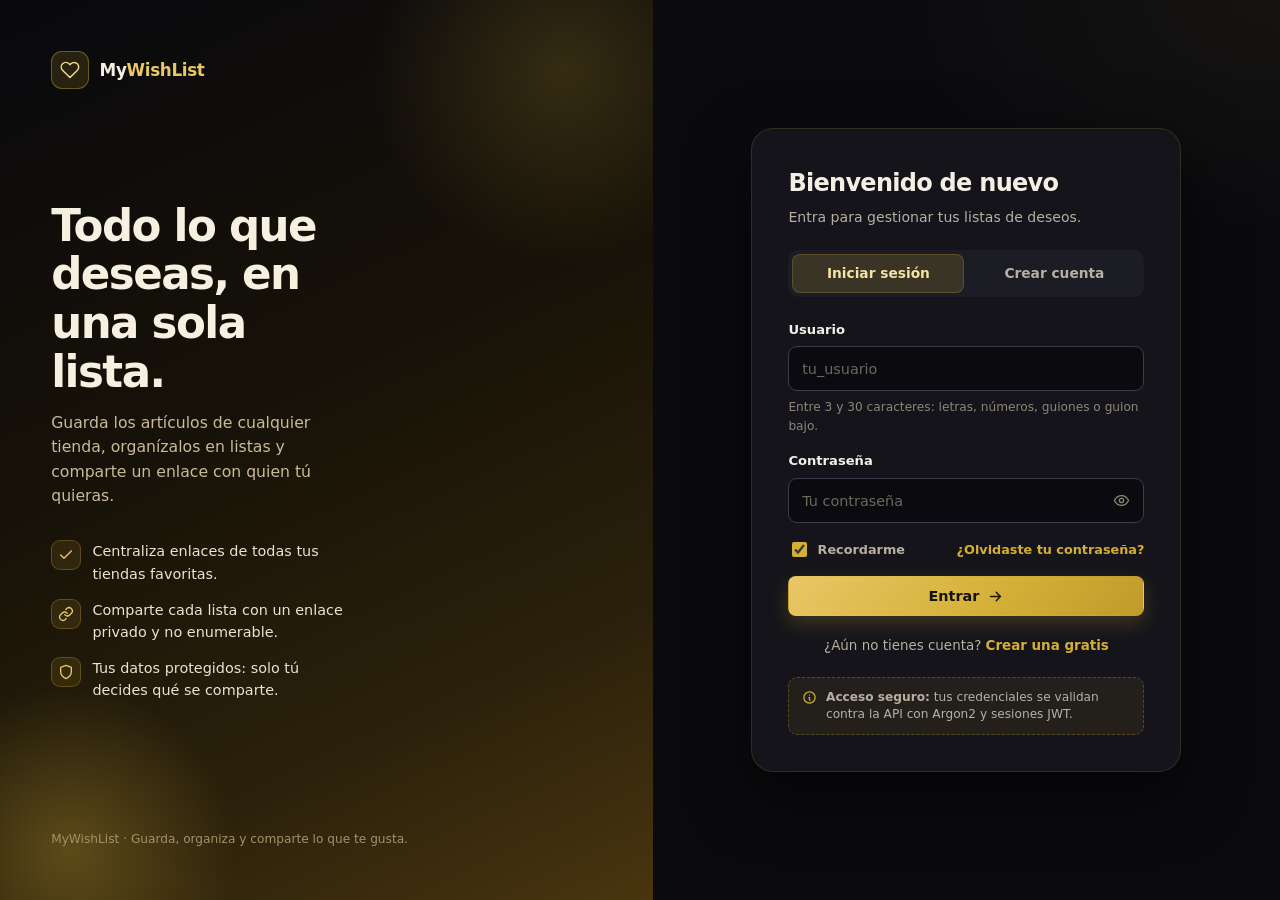
==== commit f40aa0f9: "Fase 4: Conectar frontend con backend" ====
--- a/frontend/login.html
+++ b/frontend/login.html
@@ -190,8 +190,7 @@
             <path d="M12 8h.01M11 12h1v4h1"/>
           </svg>
           <span>
-            <strong>Fase de diseño:</strong> cualquier usuario y contraseña te llevan a la demo.
-            Prueba con <code>alex_demo</code> / <code>wishlist2026</code>.
+            <strong>Acceso seguro:</strong> tus credenciales se validan contra la API con Argon2 y sesiones JWT.
           </span>
         </div>
 
@@ -200,6 +199,6 @@
 
   </main>
 
-  <script defer src="js/ui-mock.js"></script>
+  <script type="module" src="js/app.js"></script>
 </body>
 </html>
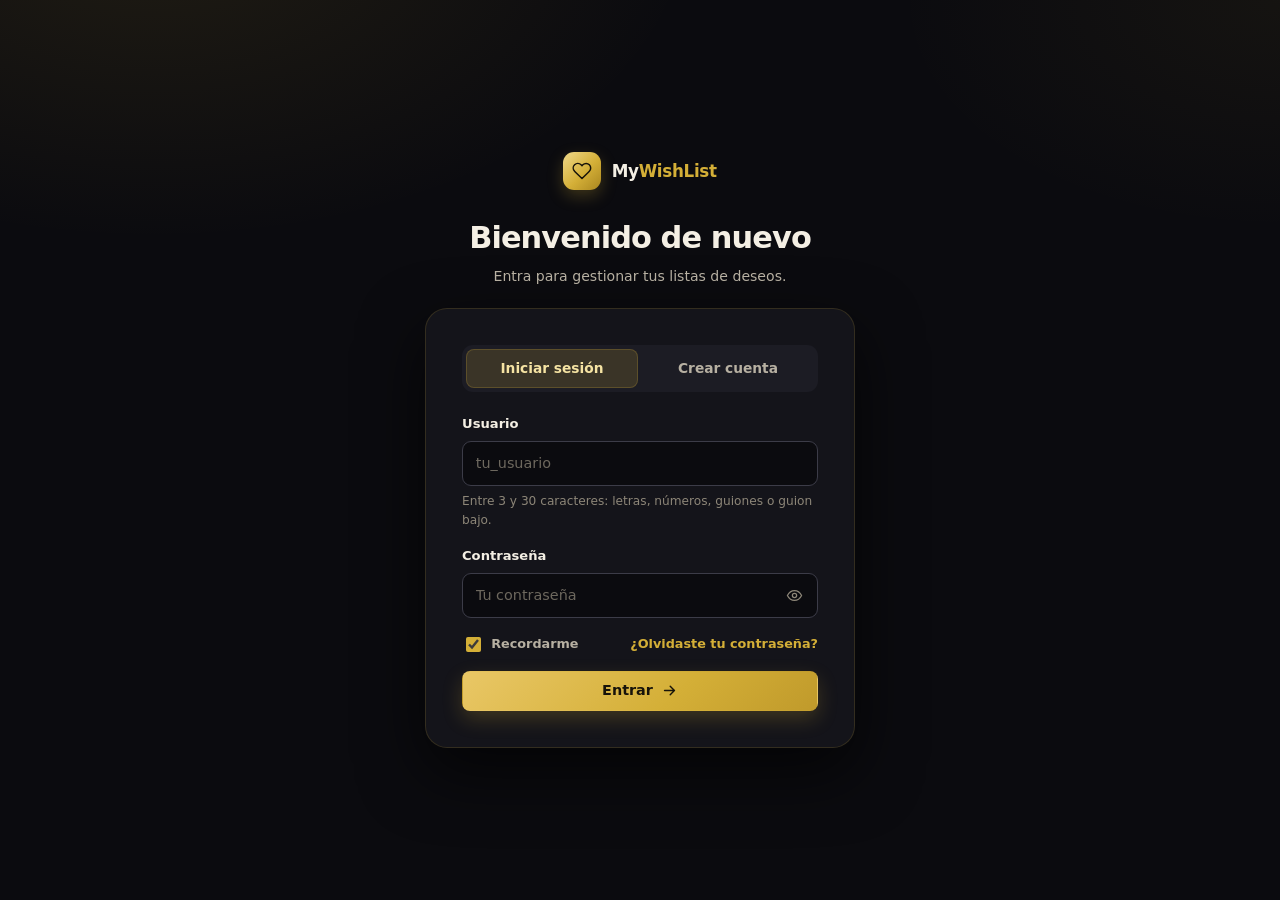
==== commit 878bdfb6: "Correciones visuales" ====
--- a/frontend/login.html
+++ b/frontend/login.html
@@ -12,9 +12,9 @@
 
   <main class="auth">
 
-    <!-- Panel de marca -->
-    <aside class="auth__aside">
-      <a class="brand brand--on-dark" href="login.html">
+    <div class="auth__inner">
+
+      <a class="brand auth__brand" href="login.html">
         <span class="brand__mark" aria-hidden="true">
           <svg viewBox="0 0 24 24" fill="none" stroke="currentColor" stroke-width="1.8" stroke-linecap="round" stroke-linejoin="round">
             <path d="M20.8 4.6a5.5 5.5 0 0 0-7.8 0L12 5.7l-1.1-1.1a5.5 5.5 0 0 0-7.8 7.8l1.1 1.1L12 21l7.7-7.5 1.1-1.1a5.5 5.5 0 0 0 0-7.8Z"/>
@@ -23,61 +23,12 @@
         <span class="brand__name">My<span>WishList</span></span>
       </a>
 
-      <div class="auth__pitch">
-        <h1>Todo lo que deseas, en una sola lista.</h1>
-        <p>Guarda los artículos de cualquier tienda, organízalos en listas y comparte un enlace con quien tú quieras.</p>
+      <header class="auth__head">
+        <h1 id="auth-title">Bienvenido de nuevo</h1>
+        <p id="auth-subtitle">Entra para gestionar tus listas de deseos.</p>
+      </header>
 
-        <ul class="auth__features">
-          <li>
-            <span class="feature-icon" aria-hidden="true">
-              <svg viewBox="0 0 24 24" fill="none" stroke="currentColor" stroke-width="2" stroke-linecap="round" stroke-linejoin="round">
-                <path d="M20 6 9 17l-5-5"/>
-              </svg>
-            </span>
-            <span>Centraliza enlaces de todas tus tiendas favoritas.</span>
-          </li>
-          <li>
-            <span class="feature-icon" aria-hidden="true">
-              <svg viewBox="0 0 24 24" fill="none" stroke="currentColor" stroke-width="2" stroke-linecap="round" stroke-linejoin="round">
-                <path d="M10 13a5 5 0 0 0 7.5.5l3-3a5 5 0 0 0-7-7l-1.7 1.7"/>
-                <path d="M14 11a5 5 0 0 0-7.5-.5l-3 3a5 5 0 0 0 7 7l1.7-1.7"/>
-              </svg>
-            </span>
-            <span>Comparte cada lista con un enlace privado y no enumerable.</span>
-          </li>
-          <li>
-            <span class="feature-icon" aria-hidden="true">
-              <svg viewBox="0 0 24 24" fill="none" stroke="currentColor" stroke-width="2" stroke-linecap="round" stroke-linejoin="round">
-                <path d="M12 22s8-4 8-10V5l-8-3-8 3v7c0 6 8 10 8 10Z"/>
-              </svg>
-            </span>
-            <span>Tus datos protegidos: solo tú decides qué se comparte.</span>
-          </li>
-        </ul>
-      </div>
-
-      <p class="auth__aside-foot">MyWishList · Guarda, organiza y comparte lo que te gusta.</p>
-    </aside>
-
-    <!-- Formularios -->
-    <section class="auth__panel">
       <div class="auth-card">
-
-        <div class="auth__mobile-brand">
-          <span class="brand">
-            <span class="brand__mark" aria-hidden="true">
-              <svg viewBox="0 0 24 24" fill="none" stroke="currentColor" stroke-width="1.8" stroke-linecap="round" stroke-linejoin="round">
-                <path d="M20.8 4.6a5.5 5.5 0 0 0-7.8 0L12 5.7l-1.1-1.1a5.5 5.5 0 0 0-7.8 7.8l1.1 1.1L12 21l7.7-7.5 1.1-1.1a5.5 5.5 0 0 0 0-7.8Z"/>
-              </svg>
-            </span>
-            <span class="brand__name">My<span>WishList</span></span>
-          </span>
-        </div>
-
-        <div class="auth-card__head">
-          <h2 id="auth-title">Bienvenido de nuevo</h2>
-          <p id="auth-subtitle">Entra para gestionar tus listas de deseos.</p>
-        </div>
 
         <div class="tabs" role="tablist" aria-label="Acceso o registro">
           <button class="tabs__btn is-active" type="button" role="tab" aria-selected="true"
@@ -175,27 +126,9 @@
           </button>
         </form>
 
-        <p class="auth-switch" data-auth-switch="login">
-          ¿Aún no tienes cuenta?
-          <button type="button" data-auth-tab="register">Crear una gratis</button>
-        </p>
-        <p class="auth-switch" data-auth-switch="register" hidden>
-          ¿Ya tienes cuenta?
-          <button type="button" data-auth-tab="login">Inicia sesión</button>
-        </p>
+      </div>
 
-        <div class="demo-hint">
-          <svg viewBox="0 0 24 24" fill="none" stroke="currentColor" stroke-width="2" stroke-linecap="round" stroke-linejoin="round" aria-hidden="true">
-            <circle cx="12" cy="12" r="9"/>
-            <path d="M12 8h.01M11 12h1v4h1"/>
-          </svg>
-          <span>
-            <strong>Acceso seguro:</strong> tus credenciales se validan contra la API con Argon2 y sesiones JWT.
-          </span>
-        </div>
-
-      </div>
-    </section>
+    </div>
 
   </main>
 
--- a/frontend/css/styles.css
+++ b/frontend/css/styles.css
@@ -379,16 +379,6 @@
    Encabezados de página
    -------------------------------------------------------------------------- */
 
-.eyebrow {
-  display: inline-block;
-  font-size: 0.72rem;
-  font-weight: 800;
-  letter-spacing: 0.14em;
-  text-transform: uppercase;
-  color: var(--primary);
-  margin-bottom: 0.4rem;
-}
-
 .page-head {
   display: flex;
   flex-wrap: wrap;
@@ -432,47 +422,6 @@
 }
 
 /* --------------------------------------------------------------------------
-   Badges / etiquetas
-   -------------------------------------------------------------------------- */
-
-.badge {
-  display: inline-flex;
-  align-items: center;
-  gap: 0.35rem;
-  padding: 0.28rem 0.65rem;
-  border-radius: 999px;
-  font-size: 0.72rem;
-  font-weight: 750;
-  letter-spacing: 0.01em;
-}
-
-.badge--soft {
-  background: var(--primary-light);
-  color: var(--primary-dark);
-}
-
-.badge--outline {
-  background: var(--bg-surface);
-  color: var(--text-muted);
-  border: 1px solid var(--border);
-}
-
-.badge--success {
-  background: rgba(52, 211, 153, 0.14);
-  color: #6ee7b7;
-}
-
-.badge--muted {
-  background: var(--bg-subtle);
-  color: var(--text-soft);
-}
-
-.badge svg {
-  width: 13px;
-  height: 13px;
-}
-
-/* --------------------------------------------------------------------------
    Tarjetas de wishlist
    -------------------------------------------------------------------------- */
 
@@ -790,79 +739,16 @@
   font-weight: 650;
 }
 
-.visitor-note {
-  display: none;
-  align-items: center;
-  gap: 0.4rem;
-  margin-left: auto;
-  padding: 0.3rem 0.7rem;
-  border-radius: 999px;
-  background: var(--bg-surface);
-  border: 1px solid var(--border);
-  color: var(--text-soft);
-  font-size: 0.76rem;
-  font-weight: 650;
-}
-
-.visitor-note svg {
-  width: 14px;
-  height: 14px;
-  color: var(--primary);
-}
-
 body[data-view-mode="visitor"] [data-owner-only] {
   display: none !important;
 }
 
-body[data-view-mode="visitor"] .visitor-note {
-  display: inline-flex;
+body[data-view-mode="owner"] [data-visitor-only] {
+  display: none !important;
 }
 
 body[data-view-mode="visitor"] .list-head__actions {
   align-items: flex-end;
-}
-
-/* --------------------------------------------------------------------------
-   Selector de vista (dueño / visitante)
-   -------------------------------------------------------------------------- */
-
-.segmented {
-  display: inline-flex;
-  gap: 3px;
-  padding: 4px;
-  border-radius: 10px;
-  background: var(--bg-surface);
-  border: 1px solid var(--border);
-  box-shadow: var(--shadow-sm);
-}
-
-.segmented__btn {
-  display: inline-flex;
-  align-items: center;
-  gap: 0.35rem;
-  padding: 0.4rem 0.7rem;
-  border: none;
-  border-radius: 7px;
-  background: transparent;
-  color: var(--text-muted);
-  font-size: 0.78rem;
-  font-weight: 700;
-  cursor: pointer;
-  transition: background-color 0.18s ease, color 0.18s ease;
-}
-
-.segmented__btn svg {
-  width: 14px;
-  height: 14px;
-}
-
-.segmented__btn:hover {
-  color: var(--primary-hover);
-}
-
-.segmented__btn.is-active {
-  color: var(--primary-dark);
-  background: var(--primary-light);
 }
 
 /* --------------------------------------------------------------------------
@@ -1255,159 +1141,45 @@
 
 .auth {
   display: grid;
-  grid-template-columns: 1.02fr 0.98fr;
+  place-items: center;
   min-height: 100vh;
-}
-
-.auth__aside {
-  position: relative;
-  display: flex;
-  flex-direction: column;
-  justify-content: space-between;
-  gap: 2.5rem;
-  padding: clamp(2rem, 4vw, 3.5rem);
-  color: #f6f0e1;
-  background: linear-gradient(155deg, #09090d 0%, #171208 44%, #2b210b 76%, #49350f 100%);
-  overflow: hidden;
-}
-
-.auth__aside::before,
-.auth__aside::after {
-  content: "";
-  position: absolute;
-  border-radius: 50%;
-  pointer-events: none;
-}
-
-.auth__aside::before {
-  width: 420px;
-  height: 420px;
-  top: -140px;
-  right: -120px;
-  background: radial-gradient(circle, rgba(212, 175, 55, 0.18), transparent 65%);
-}
-
-.auth__aside::after {
-  width: 340px;
-  height: 340px;
-  bottom: -120px;
-  left: -100px;
-  background: radial-gradient(circle, rgba(212, 175, 55, 0.3), transparent 68%);
-}
-
-.auth__aside > * {
-  position: relative;
-  z-index: 1;
-}
-
-.brand--on-dark,
-.brand--on-dark:hover {
-  color: #f6f0e1;
-}
-
-.brand--on-dark .brand__mark {
-  color: #f0d98a;
-  background: rgba(212, 175, 55, 0.14);
-  border: 1px solid rgba(212, 175, 55, 0.4);
-  box-shadow: none;
-  backdrop-filter: blur(6px);
-}
-
-.brand--on-dark .brand__name span {
-  color: #e9c766;
-}
-
-.auth__pitch {
-  max-width: 30ch;
-}
-
-.auth__pitch h1 {
-  font-size: clamp(1.9rem, 3.4vw, 2.75rem);
+  padding: clamp(1.5rem, 4vw, 3rem);
+}
+
+.auth__inner {
+  width: min(430px, 100%);
+}
+
+.auth__brand {
+  display: flex;
+  justify-content: center;
+  margin-bottom: 1.5rem;
+}
+
+.auth__head {
+  margin-bottom: 1.25rem;
+  text-align: center;
+}
+
+.auth__head h1 {
+  font-size: clamp(1.6rem, 3vw, 1.9rem);
   font-weight: 800;
-  letter-spacing: -0.035em;
-  line-height: 1.12;
-}
-
-.auth__pitch p {
-  margin-top: 0.9rem;
-  color: #c8bb98;
-  font-size: 0.98rem;
-  max-width: 42ch;
-}
-
-.auth__features {
-  display: grid;
-  gap: 0.85rem;
-  margin-top: 2rem;
-  padding: 0;
-  list-style: none;
-}
-
-.auth__features li {
-  display: flex;
-  align-items: flex-start;
-  gap: 0.7rem;
-  font-size: 0.9rem;
-  color: #ece2cd;
-}
-
-.auth__features .feature-icon {
-  display: grid;
-  place-items: center;
-  width: 30px;
-  height: 30px;
-  flex-shrink: 0;
-  border-radius: 9px;
-  color: var(--primary-hover);
-  background: rgba(212, 175, 55, 0.12);
-  border: 1px solid rgba(212, 175, 55, 0.28);
-}
-
-.auth__features .feature-icon svg {
-  width: 16px;
-  height: 16px;
-}
-
-.auth__aside-foot {
-  color: #a2916a;
-  font-size: 0.76rem;
-}
-
-.auth__panel {
-  display: grid;
-  place-items: center;
-  padding: clamp(1.5rem, 4vw, 3rem);
-}
-
-.auth__mobile-brand {
-  display: none;
-  margin-bottom: 1.25rem;
-  justify-content: center;
+  letter-spacing: -0.03em;
+}
+
+.auth__head p {
+  margin-top: 0.3rem;
+  color: var(--text-muted);
+  font-size: 0.88rem;
 }
 
 .auth-card {
-  width: min(430px, 100%);
+  width: 100%;
   padding: clamp(1.5rem, 3vw, 2.25rem);
   border-radius: var(--radius-xl);
   background: var(--bg-surface);
   border: 1px solid rgba(212, 175, 55, 0.16);
   box-shadow: var(--shadow-lg);
-}
-
-.auth-card__head {
-  margin-bottom: 1.35rem;
-}
-
-.auth-card__head h2 {
-  font-size: 1.5rem;
-  font-weight: 800;
-  letter-spacing: -0.03em;
-}
-
-.auth-card__head p {
-  margin-top: 0.3rem;
-  color: var(--text-muted);
-  font-size: 0.88rem;
 }
 
 .tabs {
@@ -1481,59 +1253,6 @@
 .link-button:hover {
   color: var(--primary-hover);
   text-decoration: underline;
-}
-
-.auth-switch {
-  margin-top: 1.25rem;
-  text-align: center;
-  color: var(--text-muted);
-  font-size: 0.84rem;
-}
-
-.auth-switch button {
-  border: none;
-  background: none;
-  padding: 0;
-  color: var(--primary);
-  font-weight: 750;
-  cursor: pointer;
-}
-
-.auth-switch button:hover {
-  color: var(--primary-hover);
-  text-decoration: underline;
-}
-
-.demo-hint {
-  display: flex;
-  align-items: flex-start;
-  gap: 0.55rem;
-  margin-top: 1.25rem;
-  padding: 0.65rem 0.8rem;
-  border-radius: 9px;
-  border: 1px dashed rgba(212, 175, 55, 0.3);
-  background: var(--primary-lighter);
-  color: var(--text-muted);
-  font-size: 0.76rem;
-  line-height: 1.45;
-}
-
-.demo-hint svg {
-  width: 15px;
-  height: 15px;
-  flex-shrink: 0;
-  margin-top: 0.1rem;
-  color: var(--primary);
-}
-
-.demo-hint code {
-  font-family: ui-monospace, "SFMono-Regular", Consolas, monospace;
-  font-size: 0.74rem;
-  color: var(--primary-hover);
-  background: #0b0b0f;
-  padding: 0.05rem 0.3rem;
-  border-radius: 4px;
-  border: 1px solid rgba(212, 175, 55, 0.22);
 }
 
 /* --------------------------------------------------------------------------
@@ -1597,26 +1316,6 @@
    Responsive
    -------------------------------------------------------------------------- */
 
-@media (max-width: 980px) {
-  .auth {
-    grid-template-columns: 1fr;
-  }
-
-  .auth__aside {
-    display: none;
-  }
-
-  .auth__mobile-brand {
-    display: flex;
-  }
-
-  .auth__panel {
-    align-content: center;
-    min-height: 100vh;
-    padding-block: 2rem;
-  }
-}
-
 @media (max-width: 760px) {
   .navbar__divider,
   .user-chip__meta {
@@ -1640,10 +1339,6 @@
   .list-head__actions .btn-row .btn {
     flex: 1;
   }
-
-  .segmented {
-    justify-content: center;
-  }
 }
 
 @media (max-width: 560px) {
@@ -1683,10 +1378,6 @@
 
   .search {
     max-width: none;
-  }
-
-  .visitor-note {
-    margin-left: 0;
   }
 
   .modal__head,
